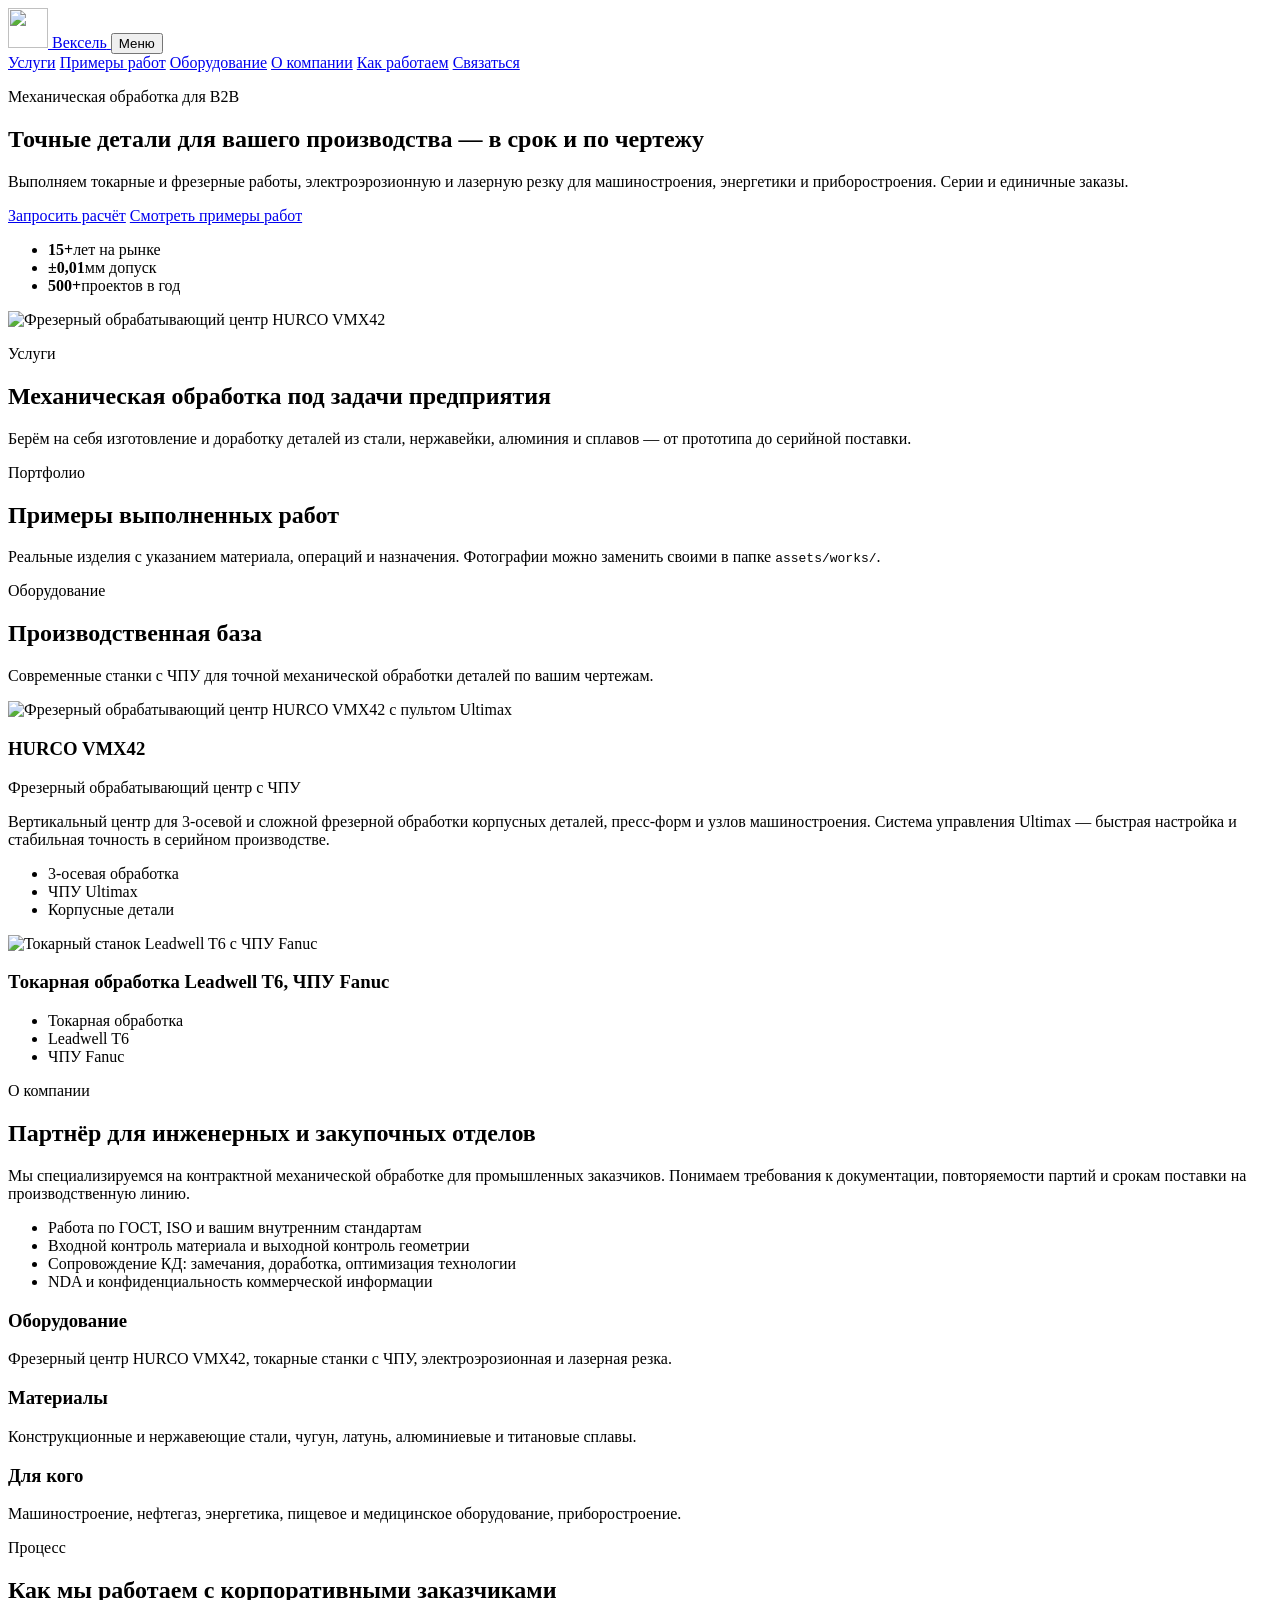
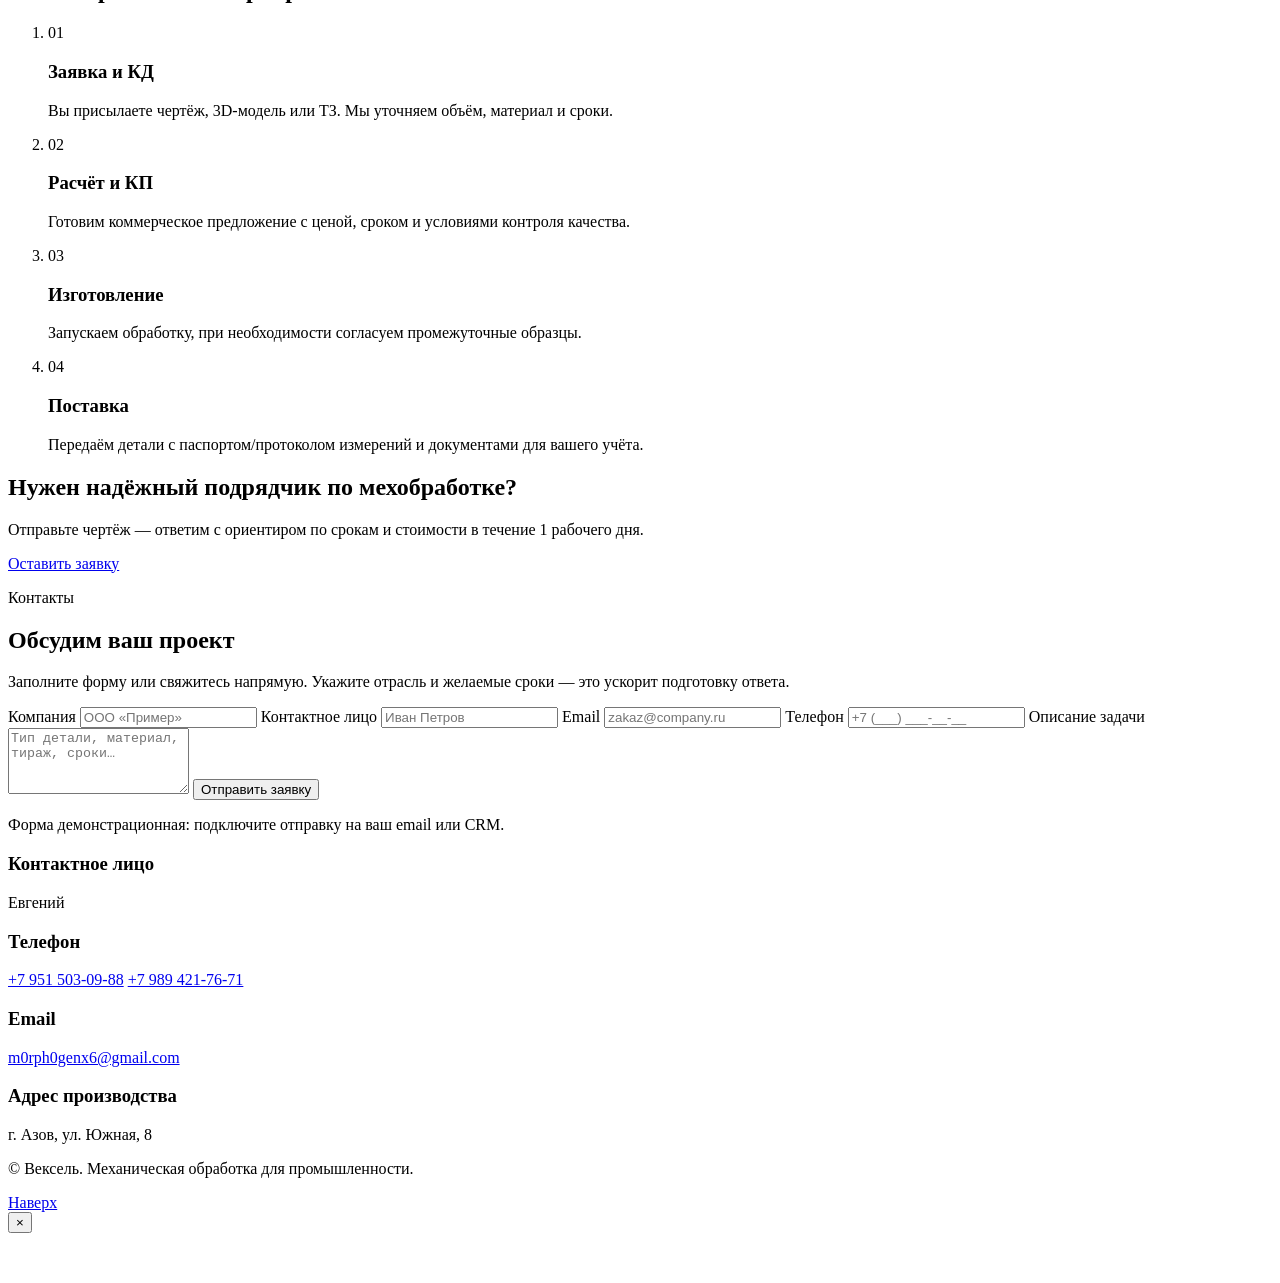
==== index.html @ 4a7a62da "Add files via upload" ====
<!DOCTYPE html>
<html lang="ru">
<head>
  <meta charset="UTF-8" />
  <meta name="viewport" content="width=device-width, initial-scale=1.0" />
  <meta name="description" content="Вексель — механическая обработка металла для промышленных предприятий. Токарные, фрезерные работы, электроэрозионная и лазерная резка по чертежам и ТЗ." />
  <title>Вексель — механическая обработка для промышленности</title>
  <link rel="icon" href="assets/favicon.svg" type="image/svg+xml" />
  <link rel="preconnect" href="https://fonts.googleapis.com" />
  <link rel="preconnect" href="https://fonts.gstatic.com" crossorigin />
  <link href="https://fonts.googleapis.com/css2?family=Manrope:wght@400;500;600;700;800&display=swap" rel="stylesheet" />
  <link rel="stylesheet" href="styles.css" />
</head>
<body>
  <header class="header" id="top">
    <div class="container header__inner">
      <a class="logo" href="#top">
        <img src="assets/logo.svg" alt="" class="logo__mark" width="40" height="40" />
        <span class="logo__text">Век<span>сель</span></span>
      </a>
      <button type="button" class="nav-toggle" id="navToggle" aria-expanded="false" aria-controls="nav">
        <span class="nav-toggle__bar"></span>
        <span class="sr-only">Меню</span>
      </button>
      <nav class="nav" id="nav">
        <a href="#services">Услуги</a>
        <a href="#works">Примеры работ</a>
        <a href="#equipment">Оборудование</a>
        <a href="#about">О компании</a>
        <a href="#process">Как работаем</a>
        <a href="#contact" class="nav__cta">Связаться</a>
      </nav>
    </div>
  </header>

  <main>
    <section class="hero">
      <div class="container hero__grid">
        <div class="hero__content">
          <p class="eyebrow">Механическая обработка для B2B</p>
          <h1>Точные детали для вашего производства — в срок и по чертежу</h1>
          <p class="hero__lead">
            Выполняем токарные и фрезерные работы, электроэрозионную и лазерную резку
            для машиностроения, энергетики и приборостроения. Серии и единичные заказы.
          </p>
          <div class="hero__actions">
            <a href="#contact" class="btn btn--primary">Запросить расчёт</a>
            <a href="#works" class="btn btn--ghost">Смотреть примеры работ</a>
          </div>
          <ul class="hero__stats">
            <li><strong>15+</strong><span>лет на рынке</span></li>
            <li><strong>±0,01</strong><span>мм допуск</span></li>
            <li><strong>500+</strong><span>проектов в год</span></li>
          </ul>
        </div>
        <div class="hero__visual" aria-hidden="true">
          <div class="hero__image-wrap">
            <img src="assets/hero.jpg" alt="Фрезерный обрабатывающий центр HURCO VMX42" class="hero__image" width="983" height="599" />
          </div>
        </div>
      </div>
    </section>

    <section class="section" id="services">
      <div class="container">
        <header class="section__head">
          <p class="eyebrow">Услуги</p>
          <h2>Механическая обработка под задачи предприятия</h2>
          <p class="section__desc">
            Берём на себя изготовление и доработку деталей из стали, нержавейки,
            алюминия и сплавов — от прототипа до серийной поставки.
          </p>
        </header>
        <div class="services" id="servicesGrid"></div>
      </div>
    </section>

    <section class="section section--alt" id="works">
      <div class="container">
        <header class="section__head">
          <p class="eyebrow">Портфолио</p>
          <h2>Примеры выполненных работ</h2>
          <p class="section__desc">
            Реальные изделия с указанием материала, операций и назначения.
            Фотографии можно заменить своими в папке <code>assets/works/</code>.
          </p>
        </header>
        <div class="works" id="worksGrid"></div>
      </div>
    </section>

    <section class="section section--alt" id="equipment">
      <div class="container">
        <header class="section__head">
          <p class="eyebrow">Оборудование</p>
          <h2>Производственная база</h2>
          <p class="section__desc">
            Современные станки с ЧПУ для точной механической обработки деталей по вашим чертежам.
          </p>
        </header>
        <article class="equipment-card">
          <div class="equipment-card__media">
            <img
              src="assets/equipment/hurco-vmx42.jpg"
              alt="Фрезерный обрабатывающий центр HURCO VMX42 с пультом Ultimax"
              width="983"
              height="599"
              loading="lazy"
            />
          </div>
          <div class="equipment-card__body">
            <h3>HURCO VMX42</h3>
            <p class="equipment-card__type">Фрезерный обрабатывающий центр с ЧПУ</p>
            <p>
              Вертикальный центр для 3‑осевой и сложной фрезерной обработки корпусных деталей,
              пресс-форм и узлов машиностроения. Система управления Ultimax — быстрая настройка
              и стабильная точность в серийном производстве.
            </p>
            <ul class="equipment-card__tags">
              <li>3‑осевая обработка</li>
              <li>ЧПУ Ultimax</li>
              <li>Корпусные детали</li>
            </ul>
          </div>
        </article>
        <article class="equipment-card equipment-card--below">
          <div class="equipment-card__media">
            <img
              src="assets/equipment/cnc-lathe.jpg"
              alt="Токарный станок Leadwell T6 с ЧПУ Fanuc"
              width="1200"
              height="900"
              loading="lazy"
            />
          </div>
          <div class="equipment-card__body">
            <h3>Токарная обработка Leadwell T6, ЧПУ Fanuc</h3>
            <ul class="equipment-card__tags">
              <li>Токарная обработка</li>
              <li>Leadwell T6</li>
              <li>ЧПУ Fanuc</li>
            </ul>
          </div>
        </article>
      </div>
    </section>

    <section class="section" id="about">
      <div class="container about">
        <div class="about__text">
          <p class="eyebrow">О компании</p>
          <h2>Партнёр для инженерных и закупочных отделов</h2>
          <p>
            Мы специализируемся на контрактной механической обработке для промышленных
            заказчиков. Понимаем требования к документации, повторяемости партий и
            срокам поставки на производственную линию.
          </p>
          <ul class="checklist">
            <li>Работа по ГОСТ, ISO и вашим внутренним стандартам</li>
            <li>Входной контроль материала и выходной контроль геометрии</li>
            <li>Сопровождение КД: замечания, доработка, оптимизация технологии</li>
            <li>NDA и конфиденциальность коммерческой информации</li>
          </ul>
        </div>
        <div class="about__cards">
          <article class="info-card">
            <h3>Оборудование</h3>
            <p>Фрезерный центр HURCO VMX42, токарные станки с ЧПУ, электроэрозионная и лазерная резка.</p>
          </article>
          <article class="info-card">
            <h3>Материалы</h3>
            <p>Конструкционные и нержавеющие стали, чугун, латунь, алюминиевые и титановые сплавы.</p>
          </article>
          <article class="info-card">
            <h3>Для кого</h3>
            <p>Машиностроение, нефтегаз, энергетика, пищевое и медицинское оборудование, приборостроение.</p>
          </article>
        </div>
      </div>
    </section>

    <section class="section section--alt" id="process">
      <div class="container">
        <header class="section__head">
          <p class="eyebrow">Процесс</p>
          <h2>Как мы работаем с корпоративными заказчиками</h2>
        </header>
        <ol class="steps">
          <li>
            <span class="steps__num">01</span>
            <h3>Заявка и КД</h3>
            <p>Вы присылаете чертёж, 3D-модель или ТЗ. Мы уточняем объём, материал и сроки.</p>
          </li>
          <li>
            <span class="steps__num">02</span>
            <h3>Расчёт и КП</h3>
            <p>Готовим коммерческое предложение с ценой, сроком и условиями контроля качества.</p>
          </li>
          <li>
            <span class="steps__num">03</span>
            <h3>Изготовление</h3>
            <p>Запускаем обработку, при необходимости согласуем промежуточные образцы.</p>
          </li>
          <li>
            <span class="steps__num">04</span>
            <h3>Поставка</h3>
            <p>Передаём детали с паспортом/протоколом измерений и документами для вашего учёта.</p>
          </li>
        </ol>
      </div>
    </section>

    <section class="section cta-band">
      <div class="container cta-band__inner">
        <h2>Нужен надёжный подрядчик по мехобработке?</h2>
        <p>Отправьте чертёж — ответим с ориентиром по срокам и стоимости в течение 1 рабочего дня.</p>
        <a href="#contact" class="btn btn--primary btn--light">Оставить заявку</a>
      </div>
    </section>

    <section class="section" id="contact">
      <div class="container contact">
        <header class="section__head section__head--left">
          <p class="eyebrow">Контакты</p>
          <h2>Обсудим ваш проект</h2>
          <p class="section__desc">
            Заполните форму или свяжитесь напрямую. Укажите отрасль и желаемые сроки —
            это ускорит подготовку ответа.
          </p>
        </header>
        <form class="form" id="contactForm">
          <label>
            Компания
            <input type="text" name="company" required placeholder="ООО «Пример»" />
          </label>
          <label>
            Контактное лицо
            <input type="text" name="name" required placeholder="Иван Петров" />
          </label>
          <label>
            Email
            <input type="email" name="email" required placeholder="zakaz@company.ru" />
          </label>
          <label>
            Телефон
            <input type="tel" name="phone" placeholder="+7 (___) ___-__-__" />
          </label>
          <label class="form__full">
            Описание задачи
            <textarea name="message" rows="4" required placeholder="Тип детали, материал, тираж, сроки…"></textarea>
          </label>
          <button type="submit" class="btn btn--primary form__submit">Отправить заявку</button>
          <p class="form__note" id="formNote">Форма демонстрационная: подключите отправку на ваш email или CRM.</p>
        </form>
        <aside class="contact__aside">
          <div class="contact__block">
            <h3>Контактное лицо</h3>
            <p>Евгений</p>
          </div>
          <div class="contact__block">
            <h3>Телефон</h3>
            <a href="tel:+79515030988">+7 951 503-09-88</a>
            <a href="tel:+79894217671">+7 989 421-76-71</a>
          </div>
          <div class="contact__block">
            <h3>Email</h3>
            <a href="mailto:m0rph0genx6@gmail.com">m0rph0genx6@gmail.com</a>
          </div>
          <div class="contact__block">
            <h3>Адрес производства</h3>
            <p>г. Азов, ул. Южная, 8</p>
          </div>
        </aside>
      </div>
    </section>
  </main>

  <footer class="footer">
    <div class="container footer__inner">
      <p>© <span id="year"></span> Вексель. Механическая обработка для промышленности.</p>
      <a href="#top">Наверх</a>
    </div>
  </footer>

  <div class="lightbox" id="lightbox" role="dialog" aria-modal="true" aria-hidden="true">
    <div class="lightbox__backdrop" id="lightboxBackdrop"></div>
    <div class="lightbox__panel">
      <button type="button" class="lightbox__close" id="lightboxClose" aria-label="Закрыть">&times;</button>
      <figure class="lightbox__figure">
        <img id="lightboxImg" src="" alt="" decoding="async" />
        <figcaption id="lightboxCaption"></figcaption>
      </figure>
    </div>
  </div>

  <script src="data.js"></script>
  <script src="main.js"></script>
</body>
</html>
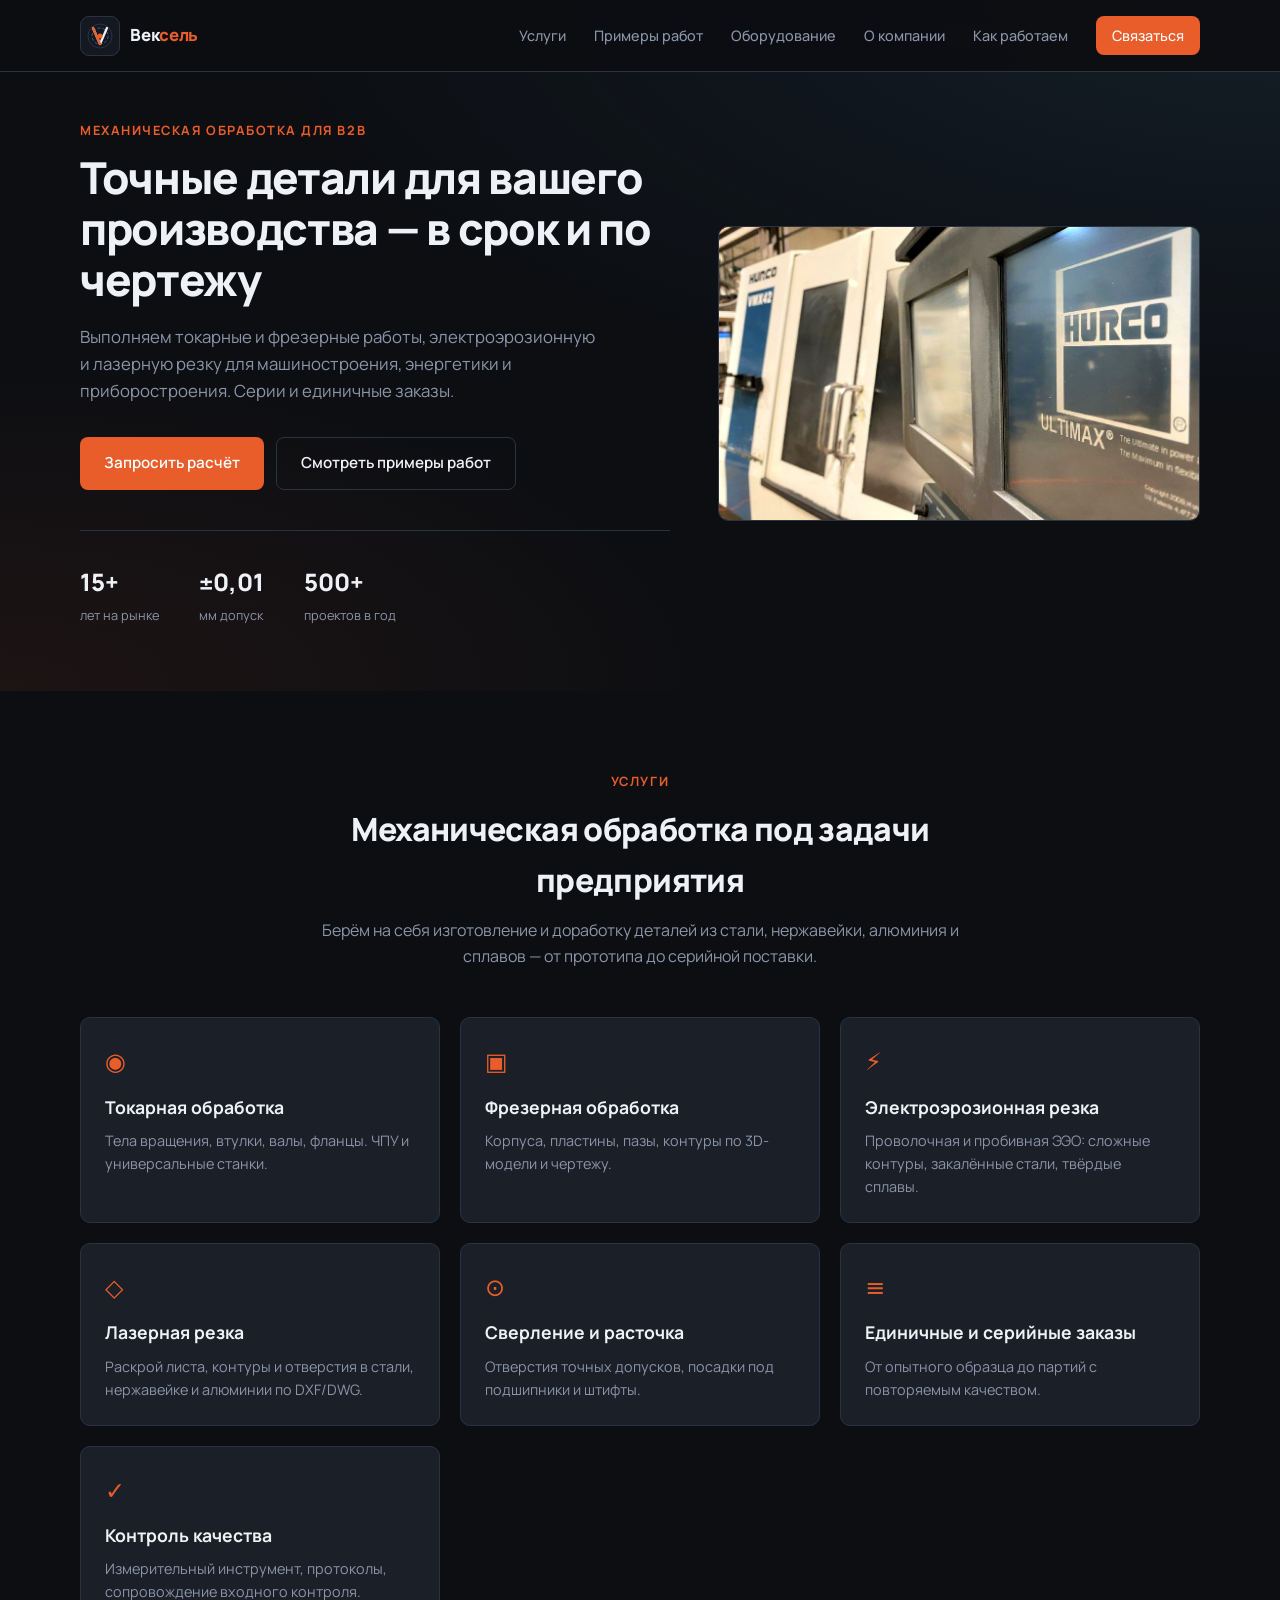
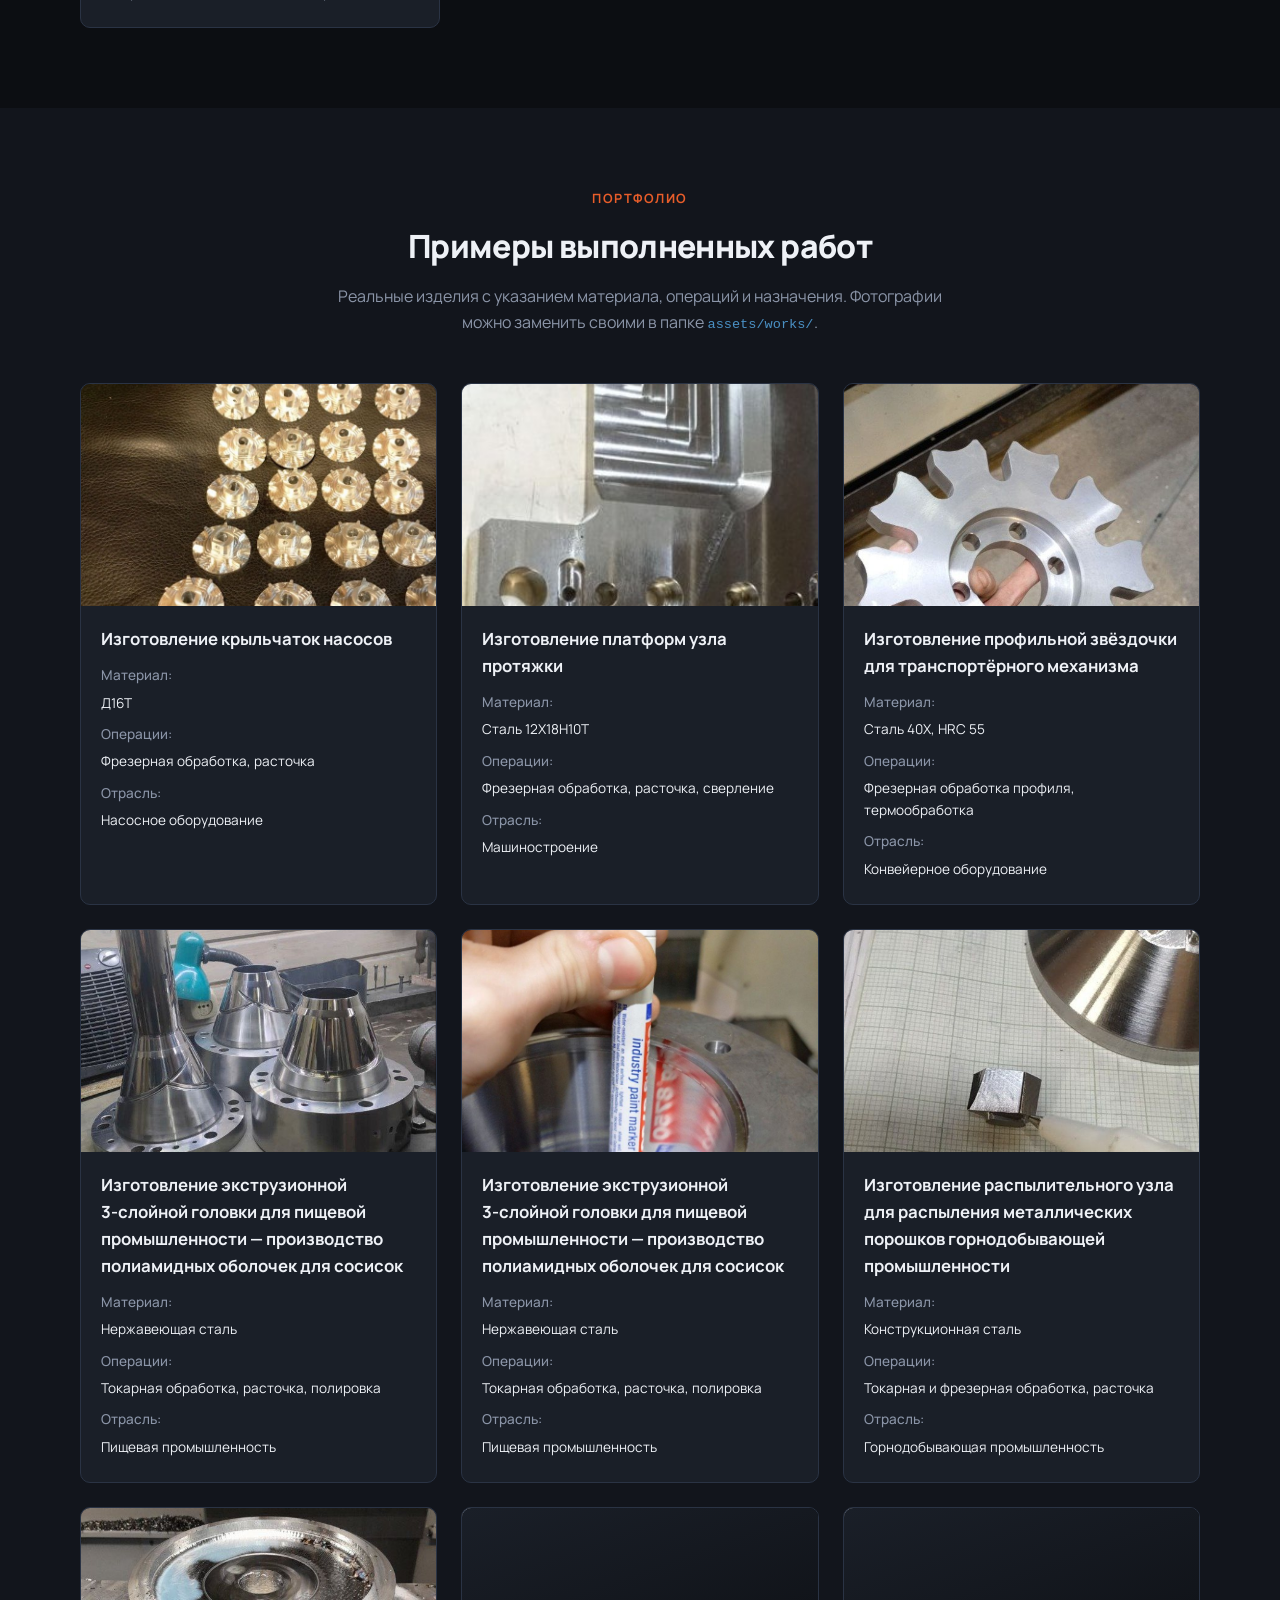
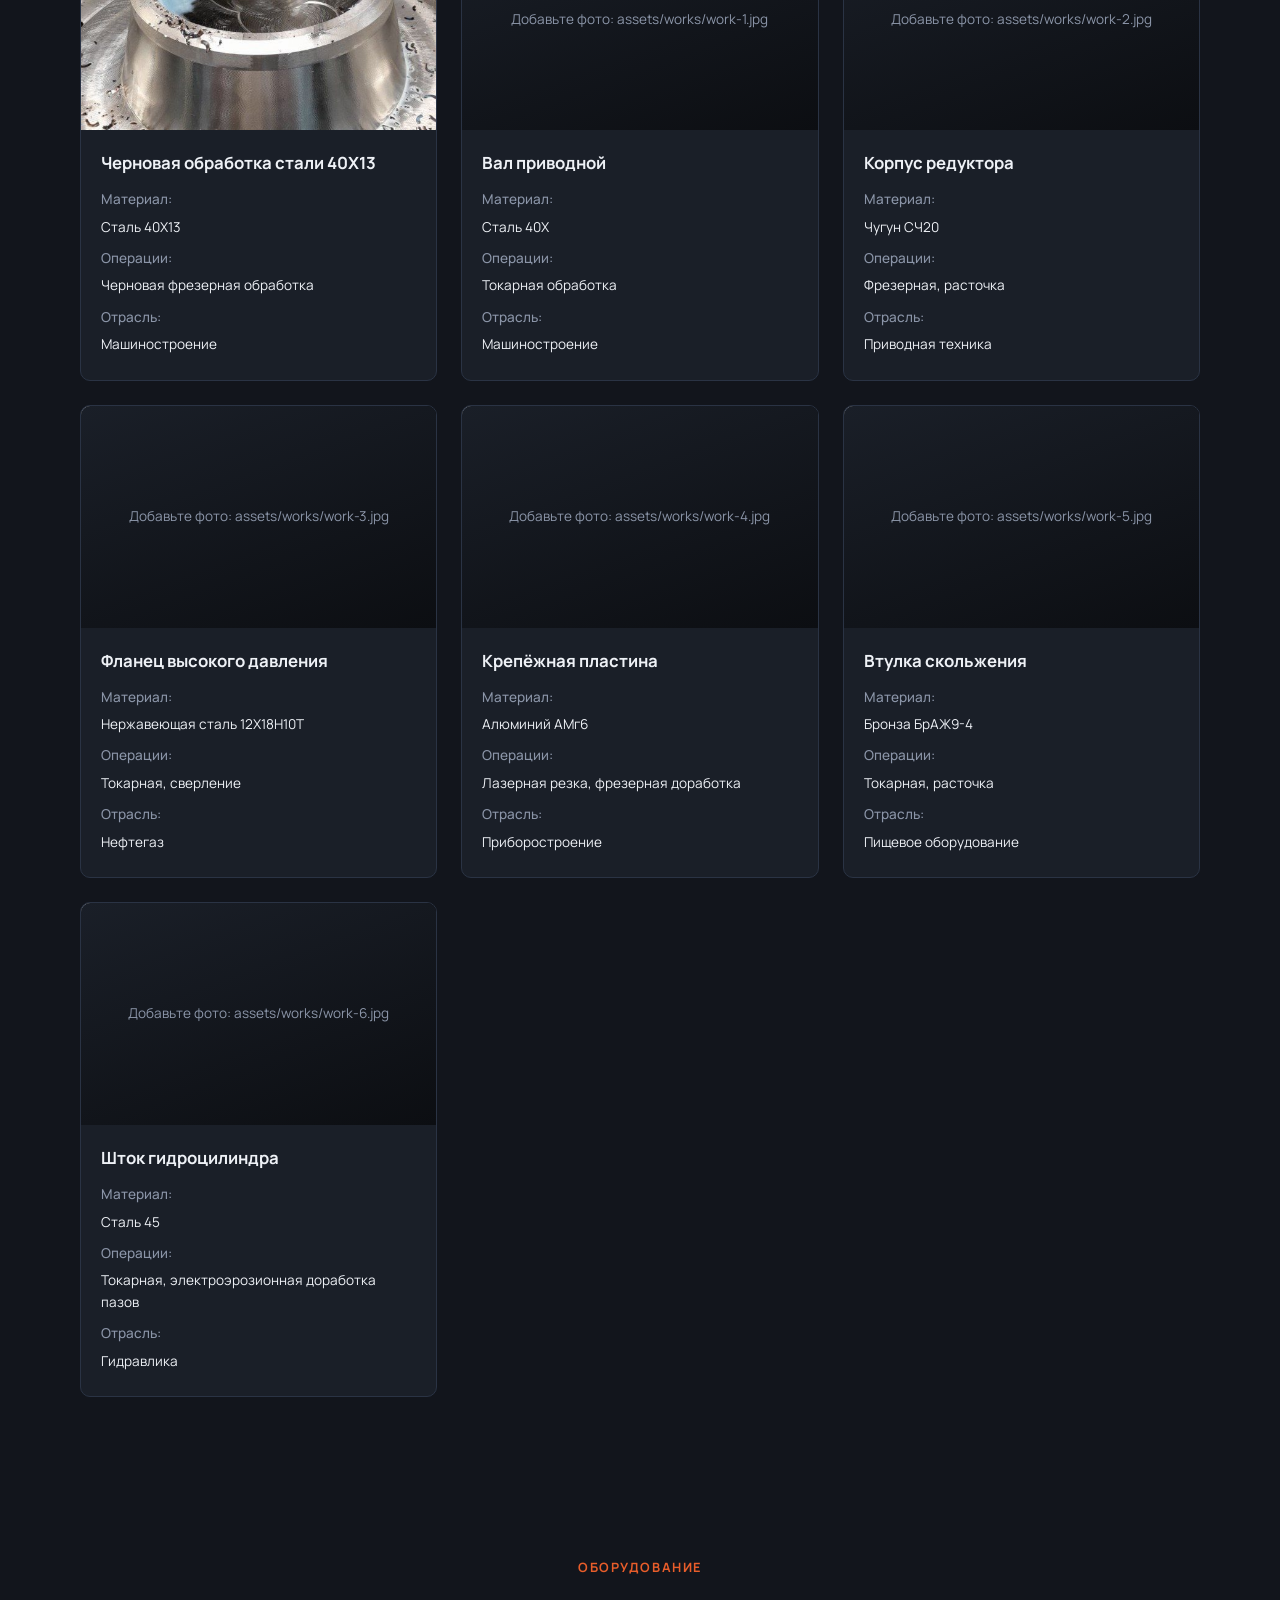
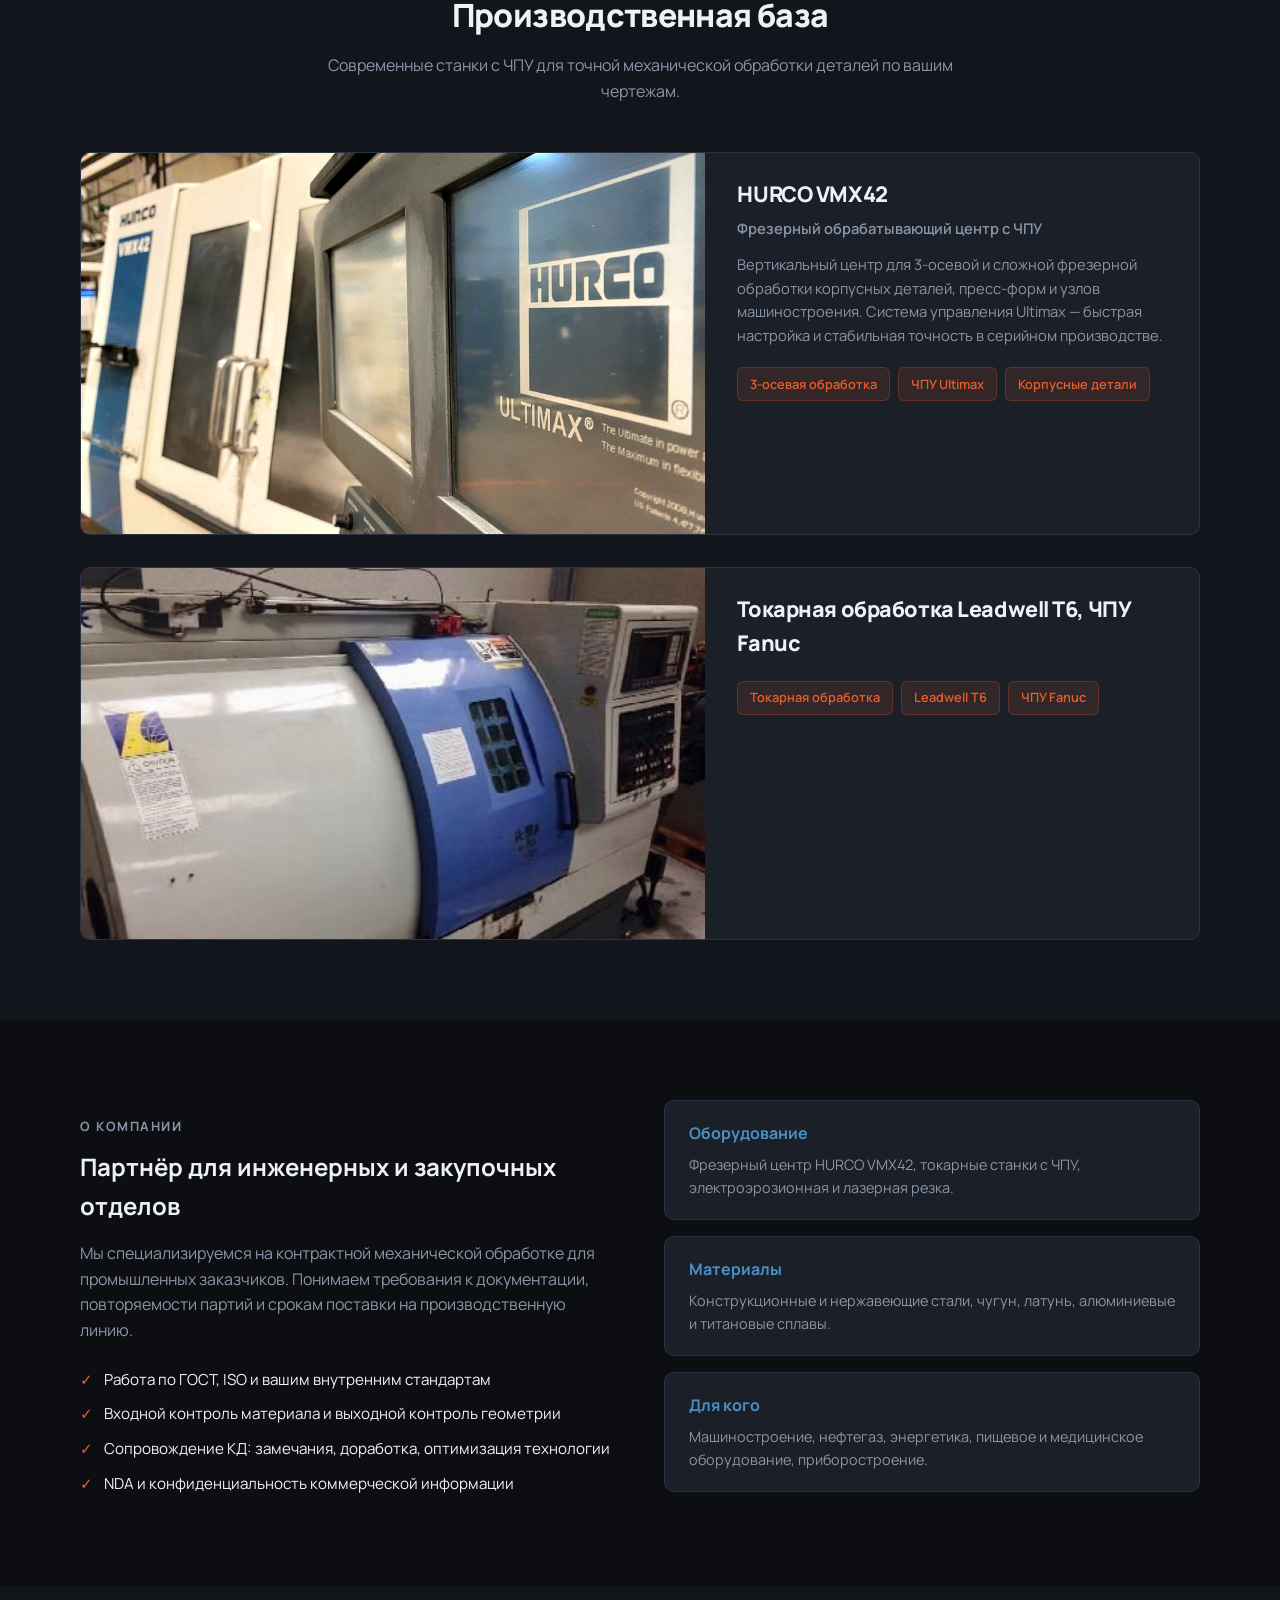
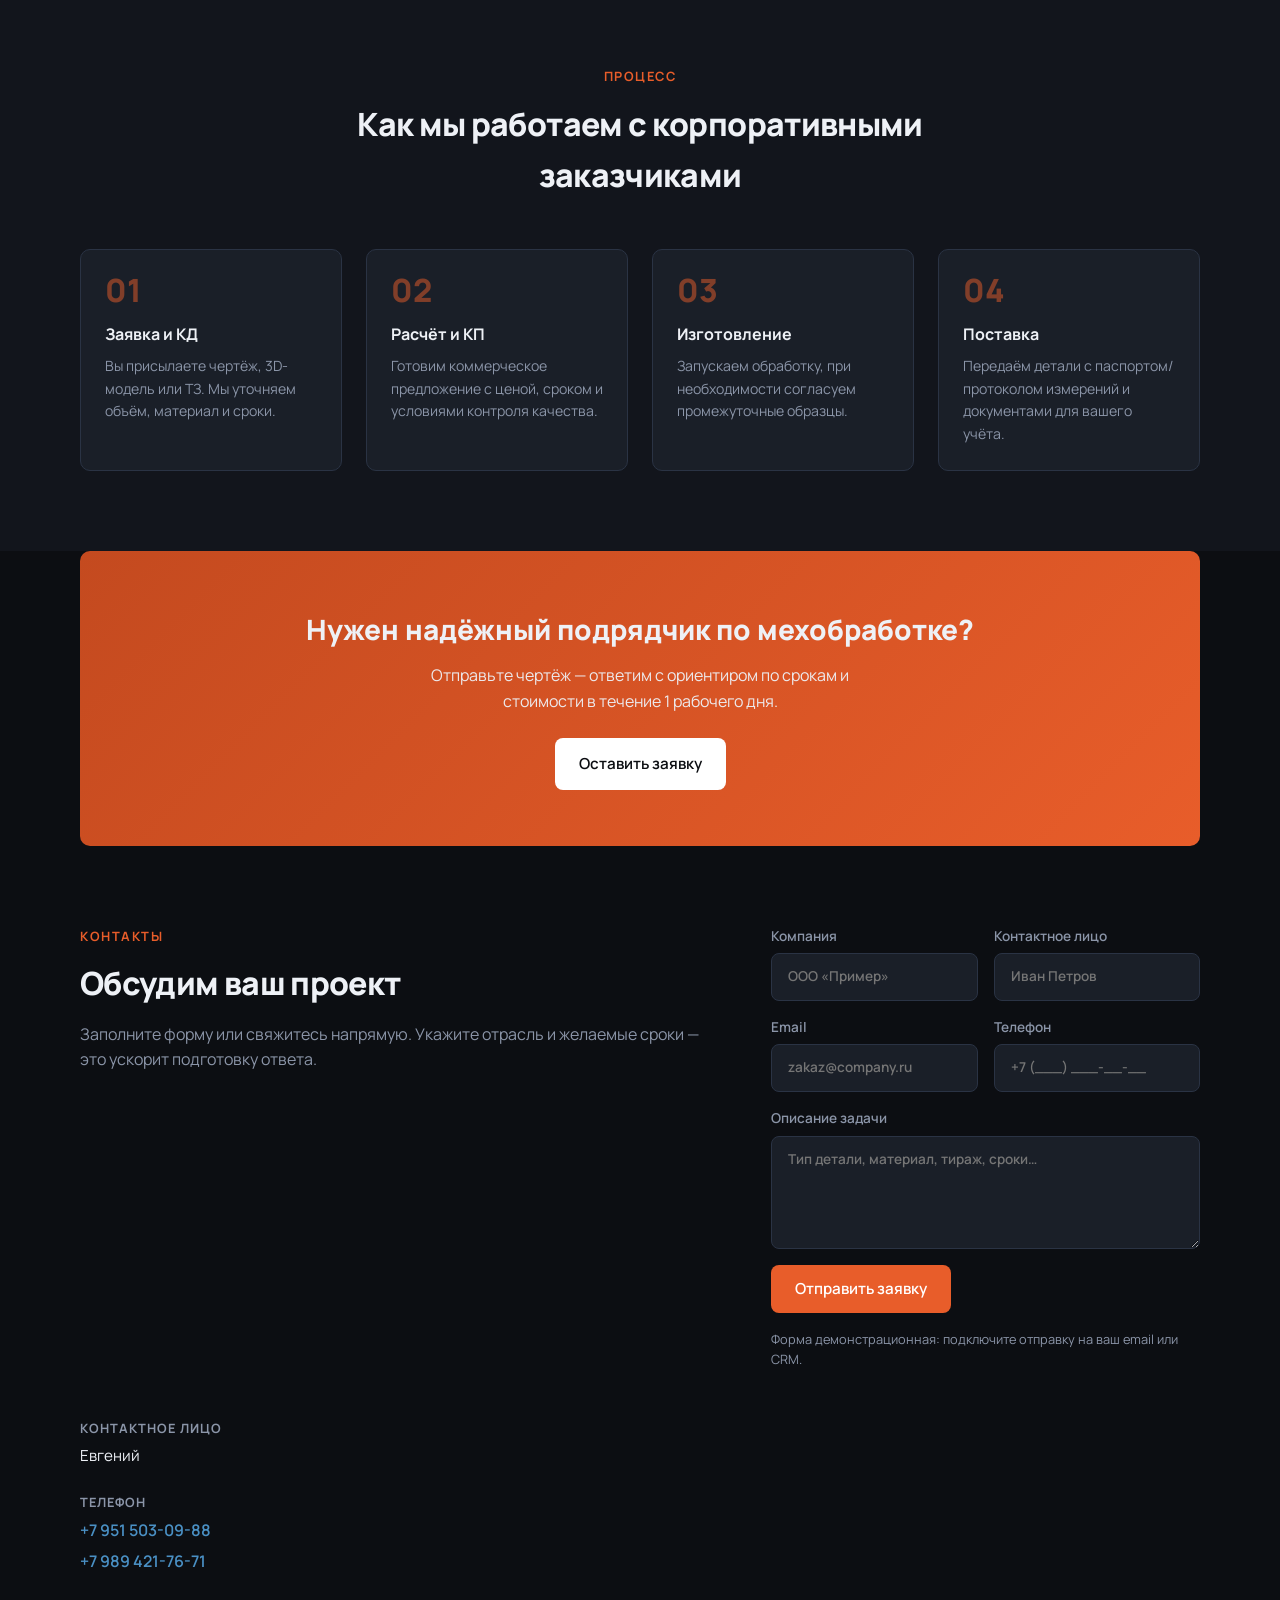
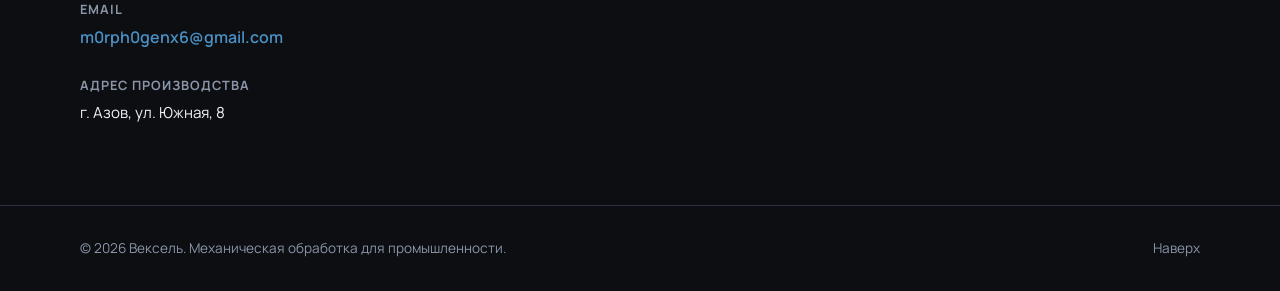
==== commit 4f68e256: "Add files via upload" ====
--- a/styles.css
+++ b/styles.css
@@ -0,0 +1,905 @@
+*,
+*::before,
+*::after {
+  box-sizing: border-box;
+  margin: 0;
+  padding: 0;
+}
+
+:root {
+  --bg: #0c0e12;
+  --bg-alt: #12151c;
+  --surface: #1a1f28;
+  --border: #2a3344;
+  --text: #eef1f6;
+  --muted: #8b95a8;
+  --accent: #e85d2a;
+  --accent-dim: #c44a1f;
+  --steel: #4a90c4;
+  --radius: 10px;
+  --container: 1120px;
+  --header-h: 72px;
+}
+
+html {
+  scroll-behavior: smooth;
+}
+
+body {
+  font-family: "Manrope", system-ui, sans-serif;
+  background: var(--bg);
+  color: var(--text);
+  line-height: 1.6;
+  font-size: 16px;
+}
+
+img {
+  max-width: 100%;
+  display: block;
+}
+
+a {
+  color: inherit;
+  text-decoration: none;
+}
+
+.sr-only {
+  position: absolute;
+  width: 1px;
+  height: 1px;
+  padding: 0;
+  margin: -1px;
+  overflow: hidden;
+  clip: rect(0, 0, 0, 0);
+  border: 0;
+}
+
+.container {
+  width: min(100% - 2rem, var(--container));
+  margin-inline: auto;
+}
+
+/* Header */
+.header {
+  position: fixed;
+  inset: 0 0 auto;
+  z-index: 100;
+  height: var(--header-h);
+  background: rgba(12, 14, 18, 0.92);
+  backdrop-filter: blur(12px);
+  border-bottom: 1px solid var(--border);
+}
+
+.header__inner {
+  height: 100%;
+  display: flex;
+  align-items: center;
+  justify-content: space-between;
+  gap: 1rem;
+}
+
+.logo {
+  display: flex;
+  align-items: center;
+  gap: 0.65rem;
+  font-weight: 800;
+  font-size: 1.05rem;
+  letter-spacing: -0.02em;
+}
+
+.logo__mark {
+  width: 40px;
+  height: 40px;
+  flex-shrink: 0;
+  display: block;
+}
+
+.logo__text span {
+  color: var(--accent);
+}
+
+.nav {
+  display: flex;
+  align-items: center;
+  gap: 1.75rem;
+  font-size: 0.9rem;
+  font-weight: 500;
+}
+
+.nav a {
+  color: var(--muted);
+  transition: color 0.2s;
+}
+
+.nav a:hover {
+  color: var(--text);
+}
+
+.nav__cta {
+  padding: 0.5rem 1rem;
+  background: var(--accent);
+  color: #fff !important;
+  border-radius: 8px;
+}
+
+.nav__cta:hover {
+  background: var(--accent-dim);
+}
+
+.nav-toggle {
+  display: none;
+  width: 44px;
+  height: 44px;
+  border: 1px solid var(--border);
+  border-radius: 8px;
+  background: var(--surface);
+  cursor: pointer;
+  align-items: center;
+  justify-content: center;
+}
+
+.nav-toggle__bar,
+.nav-toggle__bar::before,
+.nav-toggle__bar::after {
+  display: block;
+  width: 20px;
+  height: 2px;
+  background: var(--text);
+  border-radius: 1px;
+  position: relative;
+}
+
+.nav-toggle__bar::before,
+.nav-toggle__bar::after {
+  content: "";
+  position: absolute;
+  left: 0;
+}
+
+.nav-toggle__bar::before {
+  top: -6px;
+}
+
+.nav-toggle__bar::after {
+  top: 6px;
+}
+
+/* Hero */
+.hero {
+  padding: calc(var(--header-h) + 3rem) 0 4rem;
+  background:
+    radial-gradient(ellipse 80% 60% at 100% 0%, rgba(74, 144, 196, 0.12), transparent),
+    radial-gradient(ellipse 60% 50% at 0% 100%, rgba(232, 93, 42, 0.08), transparent);
+}
+
+.hero__grid {
+  display: grid;
+  grid-template-columns: 1.1fr 0.9fr;
+  gap: 3rem;
+  align-items: center;
+}
+
+.eyebrow {
+  font-size: 0.8rem;
+  font-weight: 700;
+  text-transform: uppercase;
+  letter-spacing: 0.12em;
+  color: var(--accent);
+  margin-bottom: 0.75rem;
+}
+
+.hero h1 {
+  font-size: clamp(1.85rem, 4vw, 2.75rem);
+  font-weight: 800;
+  line-height: 1.15;
+  letter-spacing: -0.03em;
+}
+
+.hero__lead {
+  margin-top: 1.25rem;
+  color: var(--muted);
+  font-size: 1.05rem;
+  max-width: 52ch;
+}
+
+.hero__actions {
+  display: flex;
+  flex-wrap: wrap;
+  gap: 0.75rem;
+  margin-top: 2rem;
+}
+
+.btn {
+  display: inline-flex;
+  align-items: center;
+  justify-content: center;
+  padding: 0.85rem 1.5rem;
+  font-family: inherit;
+  font-size: 0.95rem;
+  font-weight: 600;
+  border-radius: 8px;
+  border: none;
+  cursor: pointer;
+  transition: background 0.2s, transform 0.1s;
+}
+
+.btn:active {
+  transform: scale(0.98);
+}
+
+.btn--primary {
+  background: var(--accent);
+  color: #fff;
+}
+
+.btn--primary:hover {
+  background: var(--accent-dim);
+}
+
+.btn--ghost {
+  background: transparent;
+  color: var(--text);
+  border: 1px solid var(--border);
+}
+
+.btn--ghost:hover {
+  border-color: var(--muted);
+}
+
+.btn--light {
+  background: #fff;
+  color: var(--bg);
+}
+
+.hero__stats {
+  list-style: none;
+  display: flex;
+  gap: 2.5rem;
+  margin-top: 2.5rem;
+  padding-top: 2rem;
+  border-top: 1px solid var(--border);
+}
+
+.hero__stats strong {
+  display: block;
+  font-size: 1.5rem;
+  font-weight: 800;
+  color: var(--text);
+}
+
+.hero__stats span {
+  font-size: 0.8rem;
+  color: var(--muted);
+}
+
+.hero__image-wrap {
+  position: relative;
+  border-radius: var(--radius);
+  overflow: hidden;
+  border: 1px solid var(--border);
+  background: var(--surface);
+}
+
+.hero__image {
+  width: 100%;
+  height: auto;
+  display: block;
+}
+
+/* Оборудование */
+.equipment-card--below {
+  margin-top: 2rem;
+}
+
+.equipment-card--below .equipment-card__media img {
+  object-position: center 32%;
+}
+
+.equipment-card {
+  display: grid;
+  grid-template-columns: 1.15fr 0.85fr;
+  gap: 2rem;
+  align-items: stretch;
+  background: var(--surface);
+  border: 1px solid var(--border);
+  border-radius: var(--radius);
+  overflow: hidden;
+}
+
+.equipment-card__media img {
+  width: 100%;
+  height: 100%;
+  min-height: 280px;
+  object-fit: cover;
+  object-position: center 42%;
+  display: block;
+}
+
+.equipment-card__body {
+  padding: 1.5rem 1.5rem 1.5rem 0;
+}
+
+.equipment-card h3 {
+  font-size: 1.35rem;
+  font-weight: 800;
+  letter-spacing: -0.02em;
+}
+
+.equipment-card__type {
+  color: var(--steel);
+  font-size: 0.9rem;
+  font-weight: 600;
+  margin: 0.35rem 0 0.75rem;
+}
+
+.equipment-card__body > p {
+  color: var(--muted);
+  font-size: 0.92rem;
+  line-height: 1.6;
+}
+
+.equipment-card__tags {
+  list-style: none;
+  display: flex;
+  flex-wrap: wrap;
+  gap: 0.5rem;
+  margin-top: 1.25rem;
+}
+
+.equipment-card__tags li {
+  font-size: 0.8rem;
+  font-weight: 600;
+  padding: 0.35rem 0.75rem;
+  border-radius: 6px;
+  background: rgba(232, 93, 42, 0.12);
+  color: var(--accent);
+  border: 1px solid rgba(232, 93, 42, 0.25);
+}
+
+/* Sections */
+.section {
+  padding: 5rem 0;
+}
+
+.section--alt {
+  background: var(--bg-alt);
+}
+
+.section__head {
+  text-align: center;
+  max-width: 640px;
+  margin: 0 auto 3rem;
+}
+
+.section__head--left {
+  text-align: left;
+  margin-left: 0;
+}
+
+.section__head h2 {
+  font-size: clamp(1.5rem, 3vw, 2rem);
+  font-weight: 800;
+  letter-spacing: -0.02em;
+  margin-top: 0.25rem;
+}
+
+.section__desc {
+  color: var(--muted);
+  margin-top: 0.75rem;
+}
+
+.section__desc code {
+  font-size: 0.85em;
+  color: var(--steel);
+}
+
+/* Services */
+.services {
+  display: grid;
+  grid-template-columns: repeat(auto-fill, minmax(300px, 1fr));
+  gap: 1.25rem;
+}
+
+.service-card {
+  padding: 1.5rem;
+  background: var(--surface);
+  border: 1px solid var(--border);
+  border-radius: var(--radius);
+  transition: border-color 0.2s, transform 0.2s;
+}
+
+.service-card:hover {
+  border-color: rgba(232, 93, 42, 0.4);
+  transform: translateY(-2px);
+}
+
+.service-card__icon {
+  font-size: 1.5rem;
+  color: var(--accent);
+  margin-bottom: 0.75rem;
+}
+
+.service-card h3 {
+  font-size: 1.1rem;
+  font-weight: 700;
+  margin-bottom: 0.5rem;
+}
+
+.service-card p {
+  color: var(--muted);
+  font-size: 0.9rem;
+}
+
+/* Works */
+.works {
+  display: grid;
+  grid-template-columns: repeat(auto-fill, minmax(320px, 1fr));
+  gap: 1.5rem;
+}
+
+.work-card {
+  background: var(--surface);
+  border: 1px solid var(--border);
+  border-radius: var(--radius);
+  overflow: hidden;
+  cursor: pointer;
+  transition: box-shadow 0.2s, border-color 0.2s;
+}
+
+.work-card:hover {
+  border-color: var(--steel);
+  box-shadow: 0 12px 40px rgba(0, 0, 0, 0.35);
+}
+
+.work-card__img-wrap {
+  aspect-ratio: 16/10;
+  background: var(--bg);
+  position: relative;
+  overflow: hidden;
+}
+
+.work-card__img {
+  width: 100%;
+  height: 100%;
+  object-fit: cover;
+}
+
+.work-card__fallback {
+  position: absolute;
+  inset: 0;
+  display: flex;
+  align-items: center;
+  justify-content: center;
+  color: var(--muted);
+  font-size: 0.85rem;
+  background: linear-gradient(160deg, #1a1f28, #0c0e12);
+}
+
+.work-card__img.loaded + .work-card__fallback {
+  display: none;
+}
+
+.work-card__body {
+  padding: 1.25rem;
+}
+
+.work-card h3 {
+  font-size: 1.05rem;
+  font-weight: 700;
+  margin-bottom: 0.75rem;
+}
+
+.work-card dl {
+  display: grid;
+  gap: 0.35rem;
+  font-size: 0.85rem;
+}
+
+.work-card dt {
+  color: var(--muted);
+  font-weight: 500;
+  display: inline;
+}
+
+.work-card dt::after {
+  content: ": ";
+}
+
+.work-card dd {
+  display: inline;
+  color: var(--text);
+}
+
+.work-card dd::after {
+  content: "";
+  display: block;
+  margin-bottom: 0.25rem;
+}
+
+/* About */
+.about {
+  display: grid;
+  grid-template-columns: 1fr 1fr;
+  gap: 3rem;
+  align-items: start;
+}
+
+.about__text p {
+  color: var(--muted);
+  margin-top: 1rem;
+}
+
+.checklist {
+  list-style: none;
+  margin-top: 1.5rem;
+}
+
+.checklist li {
+  position: relative;
+  padding-left: 1.5rem;
+  margin-bottom: 0.65rem;
+  color: var(--text);
+  font-size: 0.95rem;
+}
+
+.checklist li::before {
+  content: "✓";
+  position: absolute;
+  left: 0;
+  color: var(--accent);
+  font-weight: 700;
+}
+
+.about__cards {
+  display: grid;
+  gap: 1rem;
+}
+
+.info-card {
+  padding: 1.25rem 1.5rem;
+  background: var(--surface);
+  border: 1px solid var(--border);
+  border-radius: var(--radius);
+}
+
+.info-card h3 {
+  font-size: 1rem;
+  margin-bottom: 0.4rem;
+  color: var(--steel);
+}
+
+.info-card p {
+  font-size: 0.9rem;
+  color: var(--muted);
+}
+
+/* Steps */
+.steps {
+  list-style: none;
+  display: grid;
+  grid-template-columns: repeat(4, 1fr);
+  gap: 1.5rem;
+}
+
+.steps li {
+  padding: 1.5rem;
+  background: var(--surface);
+  border: 1px solid var(--border);
+  border-radius: var(--radius);
+}
+
+.steps__num {
+  font-size: 2rem;
+  font-weight: 800;
+  color: var(--accent);
+  opacity: 0.5;
+  line-height: 1;
+}
+
+.steps h3 {
+  margin: 0.75rem 0 0.5rem;
+  font-size: 1rem;
+}
+
+.steps p {
+  font-size: 0.88rem;
+  color: var(--muted);
+}
+
+/* CTA band */
+.cta-band {
+  padding: 0;
+}
+
+.cta-band__inner {
+  padding: 3.5rem 2rem;
+  text-align: center;
+  background: linear-gradient(135deg, var(--accent-dim), var(--accent));
+  border-radius: var(--radius);
+}
+
+.cta-band h2 {
+  font-size: clamp(1.35rem, 3vw, 1.75rem);
+  font-weight: 800;
+}
+
+.cta-band p {
+  margin: 0.75rem auto 1.5rem;
+  max-width: 480px;
+  opacity: 0.95;
+}
+
+/* Contact */
+.contact {
+  display: grid;
+  grid-template-columns: 1.2fr 0.8fr;
+  gap: 3rem;
+  align-items: start;
+}
+
+.form {
+  display: grid;
+  grid-template-columns: 1fr 1fr;
+  gap: 1rem;
+}
+
+.form label {
+  display: flex;
+  flex-direction: column;
+  gap: 0.35rem;
+  font-size: 0.85rem;
+  font-weight: 600;
+  color: var(--muted);
+}
+
+.form__full {
+  grid-column: 1 / -1;
+}
+
+.form input,
+.form textarea {
+  font: inherit;
+  padding: 0.75rem 1rem;
+  background: var(--surface);
+  border: 1px solid var(--border);
+  border-radius: 8px;
+  color: var(--text);
+}
+
+.form input:focus,
+.form textarea:focus {
+  outline: none;
+  border-color: var(--accent);
+}
+
+.form__submit {
+  grid-column: 1 / -1;
+  justify-self: start;
+}
+
+.form__note {
+  grid-column: 1 / -1;
+  font-size: 0.8rem;
+  color: var(--muted);
+}
+
+.form__note.success {
+  color: #5dce8a;
+}
+
+.contact__aside {
+  display: flex;
+  flex-direction: column;
+  gap: 1.5rem;
+}
+
+.contact__block h3 {
+  font-size: 0.8rem;
+  text-transform: uppercase;
+  letter-spacing: 0.08em;
+  color: var(--muted);
+  margin-bottom: 0.35rem;
+}
+
+.contact__block a {
+  display: block;
+  color: var(--steel);
+  font-weight: 600;
+}
+
+.contact__block a + a {
+  margin-top: 0.35rem;
+}
+
+.contact__block a:hover {
+  color: var(--accent);
+}
+
+.contact__block p {
+  color: var(--text);
+  font-size: 0.95rem;
+}
+
+/* Footer */
+.footer {
+  padding: 2rem 0;
+  border-top: 1px solid var(--border);
+}
+
+.footer__inner {
+  display: flex;
+  justify-content: space-between;
+  align-items: center;
+  flex-wrap: wrap;
+  gap: 1rem;
+  font-size: 0.85rem;
+  color: var(--muted);
+}
+
+.footer a:hover {
+  color: var(--text);
+}
+
+/* Lightbox */
+body.lightbox-open {
+  overflow: hidden;
+}
+
+.lightbox {
+  position: fixed;
+  inset: 0;
+  z-index: 2000;
+  display: none;
+  align-items: center;
+  justify-content: center;
+  padding: 1.25rem;
+  pointer-events: none;
+}
+
+.lightbox.is-open {
+  display: flex;
+  pointer-events: auto;
+}
+
+.lightbox__backdrop {
+  position: absolute;
+  inset: 0;
+  background: rgba(0, 0, 0, 0.9);
+  cursor: pointer;
+}
+
+.lightbox__panel {
+  position: relative;
+  z-index: 1;
+  display: flex;
+  align-items: center;
+  justify-content: center;
+  width: 100%;
+  height: 100%;
+  max-width: 100%;
+  max-height: 100%;
+  pointer-events: none;
+}
+
+.lightbox__close {
+  position: fixed;
+  top: 1rem;
+  right: 1rem;
+  width: 44px;
+  height: 44px;
+  border: none;
+  border-radius: 50%;
+  background: rgba(255, 255, 255, 0.15);
+  color: #fff;
+  font-size: 1.75rem;
+  line-height: 1;
+  cursor: pointer;
+  z-index: 3;
+  pointer-events: auto;
+}
+
+.lightbox__figure {
+  margin: 0;
+  display: flex;
+  flex-direction: column;
+  align-items: center;
+  justify-content: center;
+  gap: 1rem;
+  max-width: min(96vw, 1400px);
+  max-height: 96vh;
+  pointer-events: auto;
+}
+
+.lightbox__figure img {
+  display: block;
+  max-width: 96vw;
+  max-height: calc(96vh - 5rem);
+  width: auto;
+  height: auto;
+  object-fit: contain;
+  object-position: center center;
+  border-radius: var(--radius);
+  box-shadow: 0 16px 48px rgba(0, 0, 0, 0.5);
+}
+
+.lightbox__figure figcaption {
+  text-align: center;
+  max-width: 52rem;
+  padding: 0 0.5rem;
+  color: #c5cdd9;
+  font-size: 0.9rem;
+  line-height: 1.5;
+}
+
+/* Responsive */
+@media (max-width: 900px) {
+  .hero__grid,
+  .about,
+  .contact,
+  .equipment-card {
+    grid-template-columns: 1fr;
+  }
+
+  .equipment-card__body {
+    padding: 1.25rem 1.5rem 1.5rem;
+  }
+
+  .steps {
+    grid-template-columns: 1fr 1fr;
+  }
+
+  .hero__visual {
+    order: -1;
+  }
+}
+
+@media (max-width: 700px) {
+  .nav-toggle {
+    display: flex;
+  }
+
+  .nav {
+    position: fixed;
+    top: var(--header-h);
+    left: 0;
+    right: 0;
+    flex-direction: column;
+    align-items: stretch;
+    padding: 1rem;
+    background: var(--bg-alt);
+    border-bottom: 1px solid var(--border);
+    gap: 0;
+    transform: translateY(-120%);
+    opacity: 0;
+    pointer-events: none;
+    transition: transform 0.25s, opacity 0.25s;
+  }
+
+  .nav.is-open {
+    transform: translateY(0);
+    opacity: 1;
+    pointer-events: auto;
+  }
+
+  .nav a {
+    padding: 0.85rem 0;
+    border-bottom: 1px solid var(--border);
+  }
+
+  .nav__cta {
+    text-align: center;
+    margin-top: 0.5rem;
+  }
+
+  .hero__stats {
+    gap: 1.5rem;
+  }
+
+  .steps {
+    grid-template-columns: 1fr;
+  }
+
+  .form {
+    grid-template-columns: 1fr;
+  }
+}
